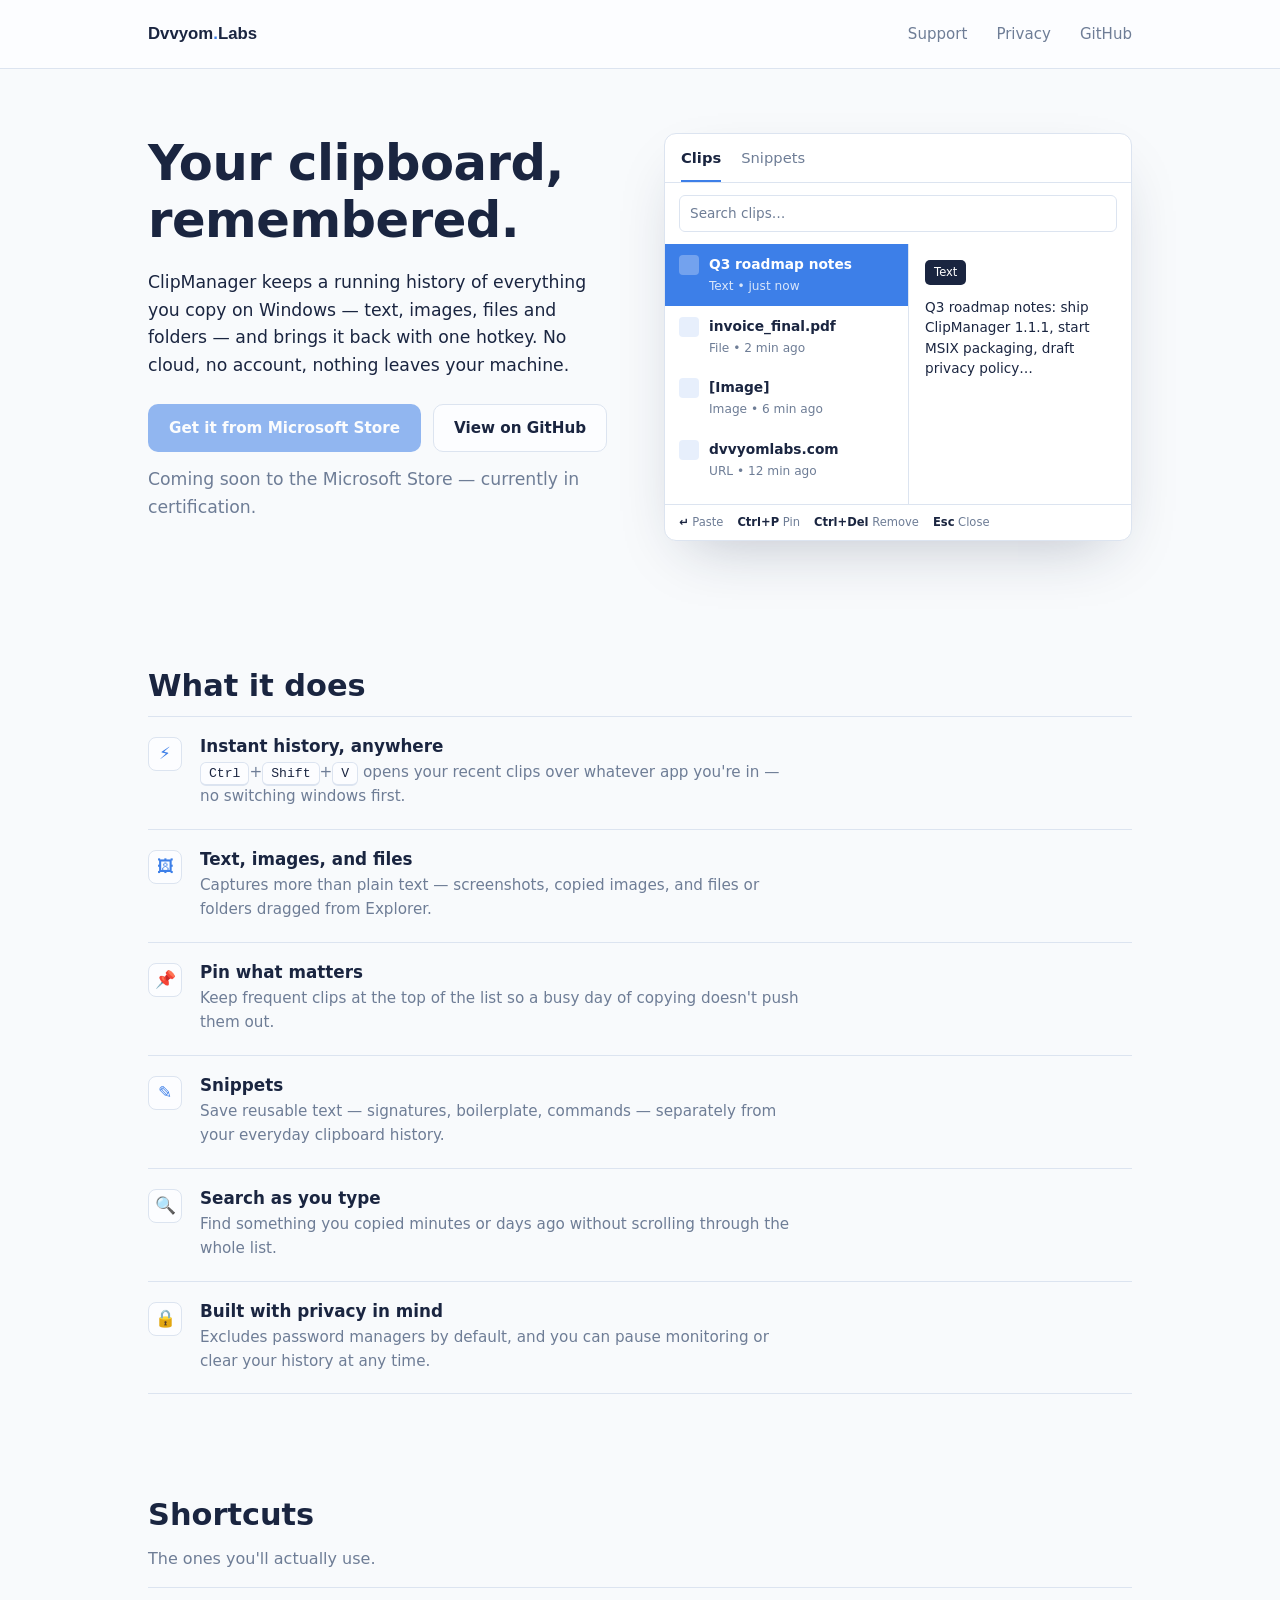
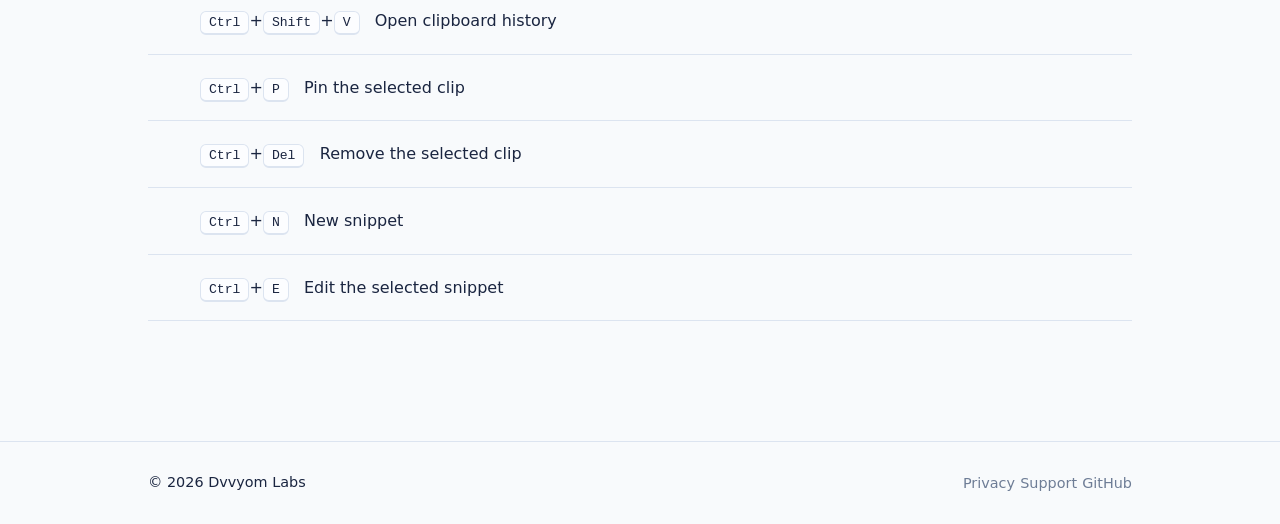
==== apps/clipmanager/index.html @ 14867c50 "Initial site: home + ClipManager product, privacy, support pages" ====
﻿<!DOCTYPE html>
<html lang="en">
<head>
  <meta charset="UTF-8">
  <meta name="viewport" content="width=device-width, initial-scale=1">
  <title>ClipManager &mdash; Dvvyom Labs</title>
  <meta name="description" content="A fast, native clipboard history manager for Windows. Text, images, and files, one hotkey away.">
  <link rel="stylesheet" href="../../style.css">
</head>
<body>

  <header class="site-header">
    <div class="wrap">
      <a class="brand" href="/">Dvvyom<span class="dot">.</span>Labs</a>
      <nav class="site-nav">
        <a href="support/">Support</a>
        <a href="privacy/">Privacy</a>
        <a href="https://github.com/omvs077/ClipManager" target="_blank" rel="noopener">GitHub</a>
      </nav>
    </div>
  </header>

  <section class="hero">
    <div class="wrap">
      <div class="hero-copy">
        <h1>Your clipboard, remembered.</h1>
        <p>ClipManager keeps a running history of everything you copy on Windows &mdash; text, images, files and folders &mdash; and brings it back with one hotkey. No cloud, no account, nothing leaves your machine.</p>
        <div class="hero-cta">
          <span class="btn btn-primary is-disabled">Get it from Microsoft Store</span>
          <a class="btn btn-secondary" href="https://github.com/omvs077/ClipManager" target="_blank" rel="noopener">View on GitHub</a>
        </div>
        <p class="hero-hint">Coming soon to the Microsoft Store &mdash; currently in certification.</p>
      </div>

      <div class="mockup" aria-hidden="true">
        <div class="mockup-tabs">
          <div class="mockup-tab active">Clips</div>
          <div class="mockup-tab">Snippets</div>
        </div>
        <div class="mockup-search">Search clips&hellip;</div>
        <div class="mockup-body">
          <div class="mockup-list">
            <div class="mockup-item selected">
              <div class="ic"></div>
              <div>
                <div class="t">Q3 roadmap notes</div>
                <div class="s">Text &bull; just now</div>
              </div>
            </div>
            <div class="mockup-item">
              <div class="ic"></div>
              <div>
                <div class="t">invoice_final.pdf</div>
                <div class="s">File &bull; 2 min ago</div>
              </div>
            </div>
            <div class="mockup-item">
              <div class="ic"></div>
              <div>
                <div class="t">[Image]</div>
                <div class="s">Image &bull; 6 min ago</div>
              </div>
            </div>
            <div class="mockup-item">
              <div class="ic"></div>
              <div>
                <div class="t">dvvyomlabs.com</div>
                <div class="s">URL &bull; 12 min ago</div>
              </div>
            </div>
          </div>
          <div class="mockup-preview">
            <span class="mockup-badge">Text</span>
            <div class="mockup-preview-text">Q3 roadmap notes: ship ClipManager 1.1.1, start MSIX packaging, draft privacy policy&hellip;</div>
          </div>
        </div>
        <div class="mockup-hint">
          <span><b>&crarr;</b> Paste</span>
          <span><b>Ctrl+P</b> Pin</span>
          <span><b>Ctrl+Del</b> Remove</span>
          <span><b>Esc</b> Close</span>
        </div>
      </div>
    </div>
  </section>

  <section>
    <div class="wrap">
      <h2>What it does</h2>
      <div class="row-list">
        <div class="row">
          <div class="row-icon">&#9889;</div>
          <div>
            <h3>Instant history, anywhere</h3>
            <p><kbd>Ctrl</kbd>+<kbd>Shift</kbd>+<kbd>V</kbd> opens your recent clips over whatever app you're in &mdash; no switching windows first.</p>
          </div>
        </div>
        <div class="row">
          <div class="row-icon">&#128444;</div>
          <div>
            <h3>Text, images, and files</h3>
            <p>Captures more than plain text &mdash; screenshots, copied images, and files or folders dragged from Explorer.</p>
          </div>
        </div>
        <div class="row">
          <div class="row-icon">&#128204;</div>
          <div>
            <h3>Pin what matters</h3>
            <p>Keep frequent clips at the top of the list so a busy day of copying doesn't push them out.</p>
          </div>
        </div>
        <div class="row">
          <div class="row-icon">&#9998;</div>
          <div>
            <h3>Snippets</h3>
            <p>Save reusable text &mdash; signatures, boilerplate, commands &mdash; separately from your everyday clipboard history.</p>
          </div>
        </div>
        <div class="row">
          <div class="row-icon">&#128269;</div>
          <div>
            <h3>Search as you type</h3>
            <p>Find something you copied minutes or days ago without scrolling through the whole list.</p>
          </div>
        </div>
        <div class="row">
          <div class="row-icon">&#128274;</div>
          <div>
            <h3>Built with privacy in mind</h3>
            <p>Excludes password managers by default, and you can pause monitoring or clear your history at any time.</p>
          </div>
        </div>
      </div>
    </div>
  </section>

  <section class="tight">
    <div class="wrap">
      <h2>Shortcuts</h2>
      <p class="dim">The ones you'll actually use.</p>
      <div class="row-list">
        <div class="row"><div style="width:34px;"></div><div><kbd>Ctrl</kbd>+<kbd>Shift</kbd>+<kbd>V</kbd> &nbsp; Open clipboard history</div></div>
        <div class="row"><div style="width:34px;"></div><div><kbd>Ctrl</kbd>+<kbd>P</kbd> &nbsp; Pin the selected clip</div></div>
        <div class="row"><div style="width:34px;"></div><div><kbd>Ctrl</kbd>+<kbd>Del</kbd> &nbsp; Remove the selected clip</div></div>
        <div class="row"><div style="width:34px;"></div><div><kbd>Ctrl</kbd>+<kbd>N</kbd> &nbsp; New snippet</div></div>
        <div class="row"><div style="width:34px;"></div><div><kbd>Ctrl</kbd>+<kbd>E</kbd> &nbsp; Edit the selected snippet</div></div>
      </div>
    </div>
  </section>

  <footer class="site-footer">
    <div class="wrap">
      <span class="dim" style="font-size:0.9rem;">&copy; 2026 Dvvyom Labs</span>
      <div>
        <a href="privacy/">Privacy</a>
        <a href="support/">Support</a>
        <a href="https://github.com/omvs077/ClipManager" target="_blank" rel="noopener">GitHub</a>
      </div>
    </div>
  </footer>

</body>
</html>
---- style.css ----
﻿:root {
  --bg: #F8FAFC;
  --surface: #FCFDFF;
  --ink: #1A2540;
  --dim: #6E7D96;
  --accent: #3D7FE8;
  --accent-ink: #FFFFFF;
  --border: #DCE4F0;
  --radius: 10px;
  --maxw: 1040px;
}

* { box-sizing: border-box; }

html { scroll-behavior: smooth; }

body {
  margin: 0;
  background: var(--bg);
  color: var(--ink);
  font-family: -apple-system, "Segoe UI", system-ui, sans-serif;
  font-size: 16px;
  line-height: 1.6;
}

h1, h2, h3 {
  font-family: "Space Grotesk", -apple-system, "Segoe UI", system-ui, sans-serif;
  font-weight: 600;
  line-height: 1.15;
  margin: 0 0 0.4em;
}

h1 { font-size: clamp(2.1rem, 4vw, 3.1rem); letter-spacing: -0.01em; }
h2 { font-size: clamp(1.5rem, 2.6vw, 1.9rem); }
h3 { font-size: 1.05rem; }

p { margin: 0 0 1em; max-width: 62ch; color: var(--ink); }
p.dim { color: var(--dim); }

a { color: var(--accent); text-decoration: none; }
a:hover { text-decoration: underline; }
a:focus-visible, button:focus-visible { outline: 2px solid var(--accent); outline-offset: 2px; }

.wrap {
  max-width: var(--maxw);
  margin: 0 auto;
  padding: 0 28px;
}

/* -- Site header -- */
.site-header {
  border-bottom: 1px solid var(--border);
  background: var(--surface);
}
.site-header .wrap {
  display: flex;
  align-items: center;
  justify-content: space-between;
  height: 68px;
}
.brand {
  font-family: "Space Grotesk", sans-serif;
  font-weight: 600;
  font-size: 1.05rem;
  color: var(--ink);
}
.brand:hover { text-decoration: none; }
.brand .dot { color: var(--accent); }
.site-nav a {
  color: var(--dim);
  margin-left: 24px;
  font-size: 0.94rem;
}
.site-nav a:hover { color: var(--ink); }

/* -- Buttons -- */
.btn {
  display: inline-flex;
  align-items: center;
  gap: 8px;
  padding: 11px 20px;
  border-radius: var(--radius);
  font-size: 0.95rem;
  font-weight: 600;
  border: 1px solid transparent;
  cursor: pointer;
}
.btn:hover { text-decoration: none; }
.btn-primary { background: var(--accent); color: var(--accent-ink); }
.btn-primary:hover { background: #2f6bd0; }
.btn-secondary { background: var(--surface); color: var(--ink); border-color: var(--border); }
.btn-secondary:hover { border-color: var(--accent); color: var(--accent); }
.btn[disabled], .btn.is-disabled {
  opacity: 0.55;
  cursor: default;
  pointer-events: none;
}

/* -- Keyboard shortcut chips -- */
kbd {
  font-family: "SFMono-Regular", Consolas, "Cascadia Code", monospace;
  font-size: 0.82rem;
  background: var(--surface);
  border: 1px solid var(--border);
  border-bottom-width: 2px;
  border-radius: 6px;
  padding: 3px 8px;
  color: var(--ink);
  white-space: nowrap;
}

/* -- List rows (echoes ClipManager's own list UI) -- */
.row-list { border-top: 1px solid var(--border); }
.row {
  display: flex;
  gap: 18px;
  padding: 20px 0;
  border-bottom: 1px solid var(--border);
  align-items: flex-start;
}
.row-icon {
  flex: 0 0 auto;
  width: 34px; height: 34px;
  border-radius: 8px;
  background: var(--surface);
  border: 1px solid var(--border);
  display: flex; align-items: center; justify-content: center;
  color: var(--accent);
  font-size: 1.05rem;
}
.row h3 { margin-bottom: 4px; }
.row p { margin: 0; color: var(--dim); font-size: 0.95rem; }

/* -- Footer -- */
.site-footer {
  border-top: 1px solid var(--border);
  margin-top: 80px;
}
.site-footer .wrap {
  padding-top: 28px;
  padding-bottom: 28px;
  display: flex;
  flex-wrap: wrap;
  gap: 10px 24px;
  align-items: center;
  justify-content: space-between;
}
.site-footer a { color: var(--dim); font-size: 0.9rem; }
.site-footer a:hover { color: var(--ink); }

section { padding: 64px 0; }
section.tight { padding: 40px 0; }

@media (max-width: 720px) {
  .site-nav a { margin-left: 16px; }
  section { padding: 44px 0; }
}

/* -- Hero -- */
.hero .wrap {
  display: grid;
  grid-template-columns: 1fr 1fr;
  gap: 48px;
  align-items: center;
}
.hero-copy p { font-size: 1.08rem; }
.hero-cta { display: flex; gap: 12px; flex-wrap: wrap; margin-top: 24px; }
.hero-hint { margin-top: 14px; font-size: 0.88rem; color: var(--dim); }

@media (max-width: 860px) {
  .hero .wrap { grid-template-columns: 1fr; }
  .mockup { max-width: 480px; margin: 0 auto; }
}

/* -- ClipManager popup mockup (illustrative recreation of the real UI) -- */
.mockup {
  background: #fff;
  border: 1px solid var(--border);
  border-radius: 12px;
  box-shadow: 0 24px 60px -24px rgba(26,37,64,0.28);
  overflow: hidden;
  font-size: 13px;
  user-select: none;
}
.mockup-tabs {
  display: flex;
  gap: 20px;
  padding: 12px 16px 0;
  border-bottom: 1px solid var(--border);
}
.mockup-tab {
  padding-bottom: 10px;
  color: var(--dim);
  font-size: 0.92rem;
  border-bottom: 2px solid transparent;
}
.mockup-tab.active { color: var(--ink); border-color: var(--accent); font-weight: 600; }
.mockup-body { display: grid; grid-template-columns: 1.1fr 1fr; min-height: 260px; }
.mockup-search {
  margin: 12px 14px;
  padding: 7px 10px;
  border: 1px solid var(--border);
  border-radius: 6px;
  color: var(--dim);
  font-size: 0.85rem;
}
.mockup-list { border-right: 1px solid var(--border); padding-bottom: 8px; }
.mockup-item {
  display: flex;
  gap: 10px;
  align-items: flex-start;
  padding: 9px 14px;
}
.mockup-item.selected { background: var(--accent); color: #fff; }
.mockup-item .ic {
  width: 20px; height: 20px; border-radius: 4px;
  background: rgba(61,127,232,0.12);
  flex: 0 0 auto;
  margin-top: 2px;
}
.mockup-item.selected .ic { background: rgba(255,255,255,0.28); }
.mockup-item .t { font-weight: 600; font-size: 0.86rem; }
.mockup-item .s { font-size: 0.76rem; color: var(--dim); margin-top: 2px; }
.mockup-item.selected .s { color: rgba(255,255,255,0.8); }
.mockup-preview { padding: 16px; }
.mockup-badge {
  display: inline-block;
  background: var(--ink);
  color: #fff;
  font-size: 0.72rem;
  padding: 3px 9px;
  border-radius: 5px;
  margin-bottom: 12px;
}
.mockup-preview-text { font-size: 0.85rem; color: var(--ink); line-height: 1.5; }
.mockup-hint {
  border-top: 1px solid var(--border);
  padding: 8px 14px;
  display: flex;
  gap: 14px;
  font-size: 0.72rem;
  color: var(--dim);
}
.mockup-hint b { color: var(--ink); }
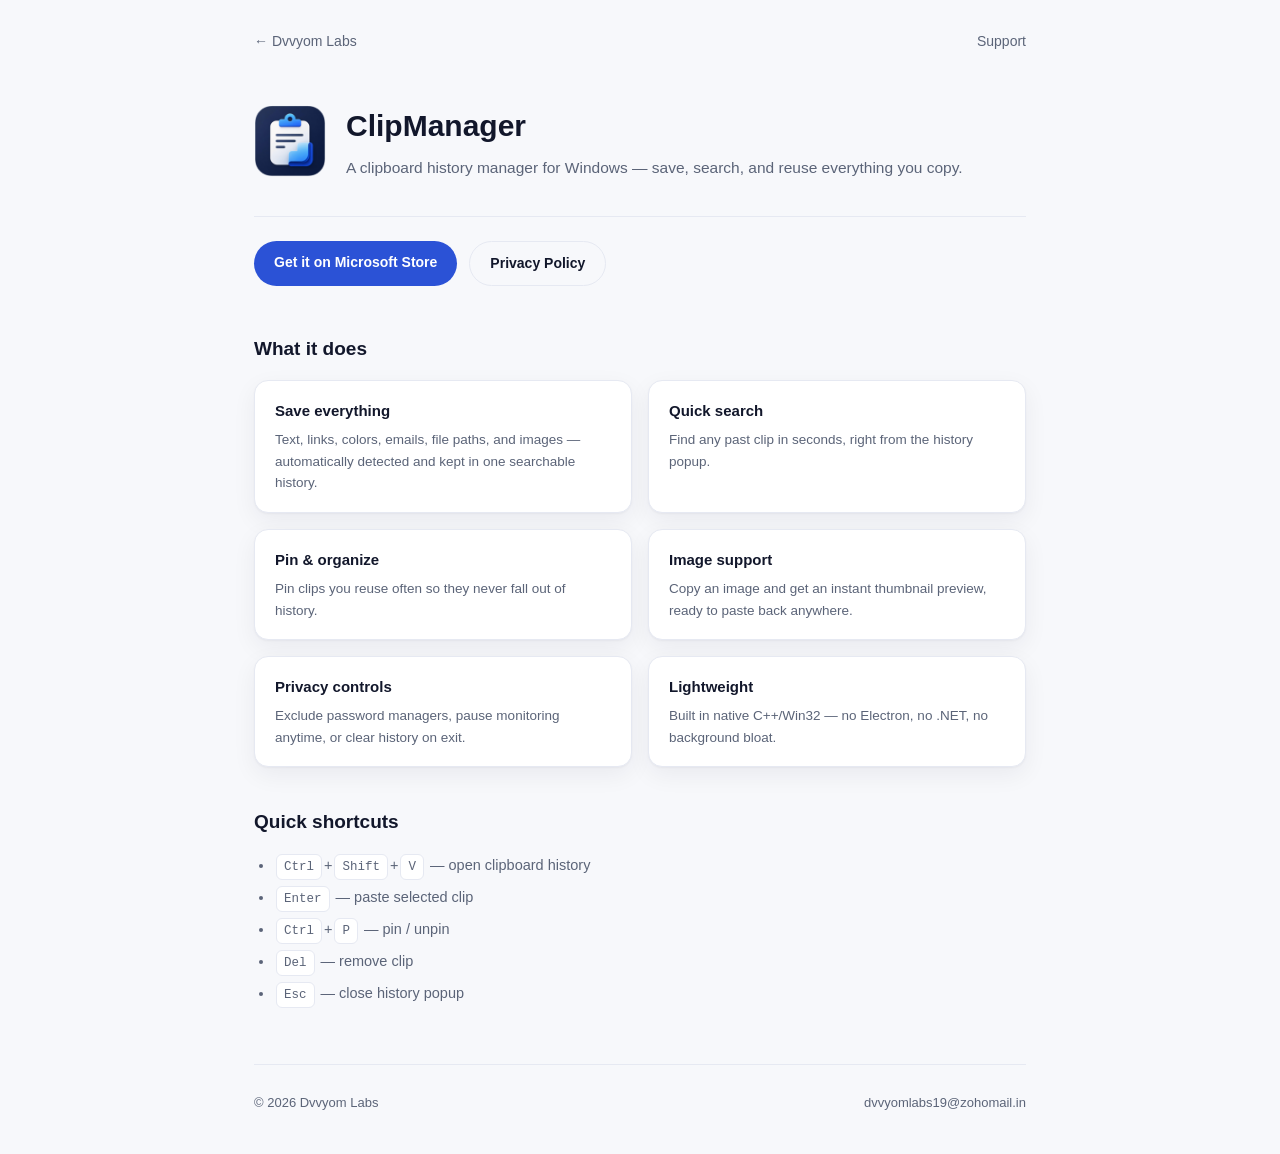
==== commit cf67b1db: "Add unified home page and ClipManager/FileFlattener subpages" ====
--- a/apps/clipmanager/index.html
+++ b/apps/clipmanager/index.html
@@ -1,163 +1,96 @@
-﻿<!DOCTYPE html>
+<!DOCTYPE html>
 <html lang="en">
 <head>
-  <meta charset="UTF-8">
-  <meta name="viewport" content="width=device-width, initial-scale=1">
-  <title>ClipManager &mdash; Dvvyom Labs</title>
-  <meta name="description" content="A fast, native clipboard history manager for Windows. Text, images, and files, one hotkey away.">
-  <link rel="stylesheet" href="../../style.css">
+<meta charset="UTF-8">
+<meta name="viewport" content="width=device-width, initial-scale=1, viewport-fit=cover">
+<title>ClipManager — Dvvyom Labs</title>
+<link rel="icon" href="data:image/svg+xml,<svg xmlns=%22http://www.w3.org/2000/svg%22 viewBox=%220 0 100 100%22><text y=%22.9em%22 font-size=%2290%22>🧪</text></svg>">
+<style>
+  :root{
+    --bg:#f7f8fb; --surface:#ffffff; --text:#12172b; --muted:#5b6478;
+    --accent:#2b52d6; --border:#e6e9f2; --shadow:0 1px 2px rgba(18,23,43,.04), 0 8px 24px rgba(18,23,43,.06);
+  }
+  @media (prefers-color-scheme: dark){
+    :root:not([data-theme="light"]){
+      --bg:#0d1120; --surface:#161b30; --text:#f2f4fb; --muted:#9aa2bd;
+      --accent:#6f8bff; --border:#262c48; --shadow:0 1px 2px rgba(0,0,0,.3), 0 8px 24px rgba(0,0,0,.35);
+    }
+  }
+  *{box-sizing:border-box;}
+  body{
+    margin:0; background:var(--bg); color:var(--text);
+    font-family:-apple-system,BlinkMacSystemFont,"Segoe UI",Inter,Roboto,Arial,sans-serif;
+    padding-top:env(safe-area-inset-top,0px); padding-bottom:env(safe-area-inset-bottom,0px); line-height:1.6;
+  }
+  .wrap{max-width:820px; margin:0 auto; padding:0 24px;}
+  header{padding:28px 0; display:flex; align-items:center; justify-content:space-between;}
+  .back{color:var(--muted); text-decoration:none; font-size:14px;}
+  .back:hover{color:var(--text);}
+  .hero{display:flex; align-items:center; gap:20px; padding:20px 0 36px; border-bottom:1px solid var(--border);}
+  .hero img{width:72px; height:72px; border-radius:18px; flex-shrink:0;}
+  .hero h1{margin:0 0 6px; font-size:30px; font-weight:700;}
+  .hero p{margin:0; color:var(--muted); font-size:15.5px;}
+  .actions{display:flex; gap:12px; padding:24px 0 8px;}
+  .btn{padding:10px 20px; border-radius:100px; font-size:14px; text-decoration:none; font-weight:600;}
+  .btn.primary{background:var(--accent); color:#fff;}
+  .btn.ghost{border:1px solid var(--border); color:var(--text);}
+  h2{font-size:19px; margin:40px 0 16px;}
+  .features{display:grid; grid-template-columns:1fr 1fr; gap:16px;}
+  @media (max-width:600px){.features{grid-template-columns:1fr;}}
+  .feature{background:var(--surface); border:1px solid var(--border); border-radius:14px; padding:18px 20px; box-shadow:var(--shadow);}
+  .feature h3{margin:0 0 6px; font-size:15px;}
+  .feature p{margin:0; color:var(--muted); font-size:13.5px;}
+  .kbd{display:inline-block; font-family:ui-monospace,Consolas,monospace; font-size:12.5px; background:var(--surface); border:1px solid var(--border); border-radius:6px; padding:2px 7px; margin:0 2px;}
+  ul.plain{padding-left:20px; margin:0; color:var(--muted); font-size:14.5px;}
+  ul.plain li{margin-bottom:6px;}
+  footer{border-top:1px solid var(--border); margin-top:56px; padding:28px 0 40px; display:flex; justify-content:space-between; flex-wrap:wrap; gap:12px;}
+  footer span, footer a{color:var(--muted); font-size:13px; text-decoration:none;}
+  footer a:hover{color:var(--text);}
+</style>
 </head>
 <body>
+  <div class="wrap">
+    <header>
+      <a class="back" href="/">← Dvvyom Labs</a>
+      <nav><a class="back" href="/apps/clipmanager/support/">Support</a></nav>
+    </header>
 
-  <header class="site-header">
-    <div class="wrap">
-      <a class="brand" href="/">Dvvyom<span class="dot">.</span>Labs</a>
-      <nav class="site-nav">
-        <a href="support/">Support</a>
-        <a href="privacy/">Privacy</a>
-        <a href="https://github.com/omvs077/ClipManager" target="_blank" rel="noopener">GitHub</a>
-      </nav>
+    <section class="hero">
+      <img src="[data-uri]" alt="ClipManager icon">
+      <div>
+        <h1>ClipManager</h1>
+        <p>A clipboard history manager for Windows — save, search, and reuse everything you copy.</p>
+      </div>
+    </section>
+
+    <div class="actions">
+      <a class="btn primary" href="#">Get it on Microsoft Store</a>
+      <a class="btn ghost" href="/apps/clipmanager/privacy/">Privacy Policy</a>
     </div>
-  </header>
 
-  <section class="hero">
-    <div class="wrap">
-      <div class="hero-copy">
-        <h1>Your clipboard, remembered.</h1>
-        <p>ClipManager keeps a running history of everything you copy on Windows &mdash; text, images, files and folders &mdash; and brings it back with one hotkey. No cloud, no account, nothing leaves your machine.</p>
-        <div class="hero-cta">
-          <span class="btn btn-primary is-disabled">Get it from Microsoft Store</span>
-          <a class="btn btn-secondary" href="https://github.com/omvs077/ClipManager" target="_blank" rel="noopener">View on GitHub</a>
-        </div>
-        <p class="hero-hint">Coming soon to the Microsoft Store &mdash; currently in certification.</p>
-      </div>
+    <h2>What it does</h2>
+    <div class="features">
+      <div class="feature"><h3>Save everything</h3><p>Text, links, colors, emails, file paths, and images — automatically detected and kept in one searchable history.</p></div>
+      <div class="feature"><h3>Quick search</h3><p>Find any past clip in seconds, right from the history popup.</p></div>
+      <div class="feature"><h3>Pin &amp; organize</h3><p>Pin clips you reuse often so they never fall out of history.</p></div>
+      <div class="feature"><h3>Image support</h3><p>Copy an image and get an instant thumbnail preview, ready to paste back anywhere.</p></div>
+      <div class="feature"><h3>Privacy controls</h3><p>Exclude password managers, pause monitoring anytime, or clear history on exit.</p></div>
+      <div class="feature"><h3>Lightweight</h3><p>Built in native C++/Win32 — no Electron, no .NET, no background bloat.</p></div>
+    </div>
 
-      <div class="mockup" aria-hidden="true">
-        <div class="mockup-tabs">
-          <div class="mockup-tab active">Clips</div>
-          <div class="mockup-tab">Snippets</div>
-        </div>
-        <div class="mockup-search">Search clips&hellip;</div>
-        <div class="mockup-body">
-          <div class="mockup-list">
-            <div class="mockup-item selected">
-              <div class="ic"></div>
-              <div>
-                <div class="t">Q3 roadmap notes</div>
-                <div class="s">Text &bull; just now</div>
-              </div>
-            </div>
-            <div class="mockup-item">
-              <div class="ic"></div>
-              <div>
-                <div class="t">invoice_final.pdf</div>
-                <div class="s">File &bull; 2 min ago</div>
-              </div>
-            </div>
-            <div class="mockup-item">
-              <div class="ic"></div>
-              <div>
-                <div class="t">[Image]</div>
-                <div class="s">Image &bull; 6 min ago</div>
-              </div>
-            </div>
-            <div class="mockup-item">
-              <div class="ic"></div>
-              <div>
-                <div class="t">dvvyomlabs.com</div>
-                <div class="s">URL &bull; 12 min ago</div>
-              </div>
-            </div>
-          </div>
-          <div class="mockup-preview">
-            <span class="mockup-badge">Text</span>
-            <div class="mockup-preview-text">Q3 roadmap notes: ship ClipManager 1.1.1, start MSIX packaging, draft privacy policy&hellip;</div>
-          </div>
-        </div>
-        <div class="mockup-hint">
-          <span><b>&crarr;</b> Paste</span>
-          <span><b>Ctrl+P</b> Pin</span>
-          <span><b>Ctrl+Del</b> Remove</span>
-          <span><b>Esc</b> Close</span>
-        </div>
-      </div>
-    </div>
-  </section>
+    <h2>Quick shortcuts</h2>
+    <ul class="plain">
+      <li><span class="kbd">Ctrl</span>+<span class="kbd">Shift</span>+<span class="kbd">V</span> — open clipboard history</li>
+      <li><span class="kbd">Enter</span> — paste selected clip</li>
+      <li><span class="kbd">Ctrl</span>+<span class="kbd">P</span> — pin / unpin</li>
+      <li><span class="kbd">Del</span> — remove clip</li>
+      <li><span class="kbd">Esc</span> — close history popup</li>
+    </ul>
 
-  <section>
-    <div class="wrap">
-      <h2>What it does</h2>
-      <div class="row-list">
-        <div class="row">
-          <div class="row-icon">&#9889;</div>
-          <div>
-            <h3>Instant history, anywhere</h3>
-            <p><kbd>Ctrl</kbd>+<kbd>Shift</kbd>+<kbd>V</kbd> opens your recent clips over whatever app you're in &mdash; no switching windows first.</p>
-          </div>
-        </div>
-        <div class="row">
-          <div class="row-icon">&#128444;</div>
-          <div>
-            <h3>Text, images, and files</h3>
-            <p>Captures more than plain text &mdash; screenshots, copied images, and files or folders dragged from Explorer.</p>
-          </div>
-        </div>
-        <div class="row">
-          <div class="row-icon">&#128204;</div>
-          <div>
-            <h3>Pin what matters</h3>
-            <p>Keep frequent clips at the top of the list so a busy day of copying doesn't push them out.</p>
-          </div>
-        </div>
-        <div class="row">
-          <div class="row-icon">&#9998;</div>
-          <div>
-            <h3>Snippets</h3>
-            <p>Save reusable text &mdash; signatures, boilerplate, commands &mdash; separately from your everyday clipboard history.</p>
-          </div>
-        </div>
-        <div class="row">
-          <div class="row-icon">&#128269;</div>
-          <div>
-            <h3>Search as you type</h3>
-            <p>Find something you copied minutes or days ago without scrolling through the whole list.</p>
-          </div>
-        </div>
-        <div class="row">
-          <div class="row-icon">&#128274;</div>
-          <div>
-            <h3>Built with privacy in mind</h3>
-            <p>Excludes password managers by default, and you can pause monitoring or clear your history at any time.</p>
-          </div>
-        </div>
-      </div>
-    </div>
-  </section>
-
-  <section class="tight">
-    <div class="wrap">
-      <h2>Shortcuts</h2>
-      <p class="dim">The ones you'll actually use.</p>
-      <div class="row-list">
-        <div class="row"><div style="width:34px;"></div><div><kbd>Ctrl</kbd>+<kbd>Shift</kbd>+<kbd>V</kbd> &nbsp; Open clipboard history</div></div>
-        <div class="row"><div style="width:34px;"></div><div><kbd>Ctrl</kbd>+<kbd>P</kbd> &nbsp; Pin the selected clip</div></div>
-        <div class="row"><div style="width:34px;"></div><div><kbd>Ctrl</kbd>+<kbd>Del</kbd> &nbsp; Remove the selected clip</div></div>
-        <div class="row"><div style="width:34px;"></div><div><kbd>Ctrl</kbd>+<kbd>N</kbd> &nbsp; New snippet</div></div>
-        <div class="row"><div style="width:34px;"></div><div><kbd>Ctrl</kbd>+<kbd>E</kbd> &nbsp; Edit the selected snippet</div></div>
-      </div>
-    </div>
-  </section>
-
-  <footer class="site-footer">
-    <div class="wrap">
-      <span class="dim" style="font-size:0.9rem;">&copy; 2026 Dvvyom Labs</span>
-      <div>
-        <a href="privacy/">Privacy</a>
-        <a href="support/">Support</a>
-        <a href="https://github.com/omvs077/ClipManager" target="_blank" rel="noopener">GitHub</a>
-      </div>
-    </div>
-  </footer>
-
+    <footer>
+      <span>© 2026 Dvvyom Labs</span>
+      <a href="mailto:dvvyomlabs19@zohomail.in">dvvyomlabs19@zohomail.in</a>
+    </footer>
+  </div>
 </body>
 </html>
